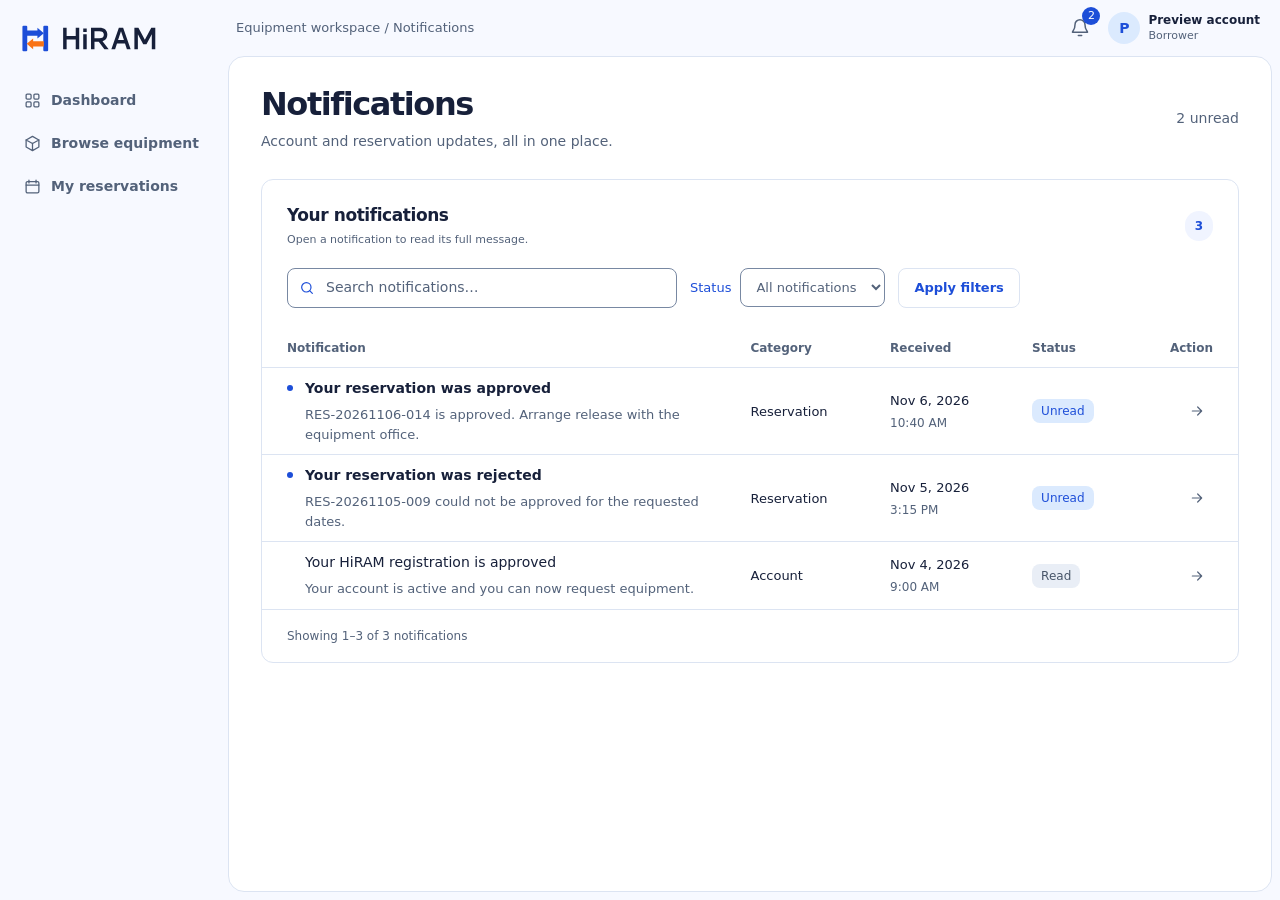
==== output/ui-previews/notifications/index.html @ 9144a80d "feat: add notification bell and list and detail UI templates" ====
<!doctype html><html lang="en"><meta charset="utf-8"><meta name="viewport" content="width=device-width,initial-scale=1"><title>HiRAM notification UI preview</title><style>:root {
    color-scheme: light;
    --font-body: Inter, system-ui, sans-serif;
    --font-heading: Manrope, var(--font-body);
    --background: #F7F9FF;
    --surface: #FFFFFF;
    --raised: #F0F4FF;
    --ink: #17203A;
    --muted: #53627A;
    --line: #DCE4F2;
    --control-line: #7888A2;
    --primary: #1D4ED8;
    --primary-hover: #1E40AF;
    --primary-soft: #DBEAFE;
    --link: #1D4ED8;
    --accent: #F97316;
    --accent-soft: #FFEDD5;
    --accent-ink: #C2410C;
    --on-primary: #FFFFFF;
    --on-accent: #17203A;

    --success: #16A34A;
    --success-ink: #166534;
    --success-soft: #DCFCE7;
    --pending: #D97706;
    --pending-ink: #92400E;
    --pending-soft: #FEF3C7;
    --borrowed: #2563EB;
    --borrowed-ink: #1E40AF;
    --borrowed-soft: #DBEAFE;
    --danger: #DC2626;
    --danger-hover: #B91C1C;
    --danger-ink: #B91C1C;
    --danger-soft: #FEE2E2;
    --info: #0284C7;
    --info-ink: #075985;
    --info-soft: #E0F2FE;
    --neutral: #64748B;
    --neutral-ink: #475569;
    --neutral-soft: #E9EEF6;
    --scrim: rgb(7 15 30 / 58%);
    --overlay-shadow: 0 12px 40px rgb(7 15 30 / 24%);
    --radius-control: 8px;
    --radius-panel: 12px;
    --space-section: 24px;
    --motion: 180ms ease;
}

@media screen {
    :root[data-theme="dark"] {
        color-scheme: dark;
        --background: #0B1220;
        --surface: #111C30;
        --raised: #1B2A45;
        --ink: #F5F7FF;
        --muted: #A6B4C9;
        --line: #31415A;
        --control-line: #7486A3;
        --primary-hover: #2855CD;
        --primary-soft: #1E365A;
        --link: #93C5FD;
        --accent: #FB923C;
        --accent-soft: #422919;
        --accent-ink: #FDBA74;
        --success-ink: #86EFAC;
        --success-soft: #153827;
        --pending-ink: #FCD34D;
        --pending-soft: #3D2E13;
        --borrowed-ink: #BFDBFE;
        --borrowed-soft: #1B3459;
        --danger-ink: #FCA5A5;
        --danger-soft: #471F2A;
        --info-ink: #BAE6FD;
        --info-soft: #14354A;
        --neutral-ink: #CBD5E1;
        --neutral-soft: #253149;
    }
}

body {
    font-family: var(--font-body);
}

h1, h2, h3, h4 {
    font-family: var(--font-heading);
}

:where(a, button, input, select, textarea, summary, [tabindex]):focus-visible {
    outline: 2px solid var(--link);
    outline-offset: 3px;
}

:where(input, textarea)::placeholder {
    color: var(--muted);
    opacity: 1;
}

:where(input[type="checkbox"], input[type="radio"]) {
    accent-color: var(--primary);
}

[hidden] { display: none !important; }

.icon-library {
    position: absolute;
    width: 0;
    height: 0;
    overflow: hidden;
}

.brand-lockup {
    display: inline-flex;
    align-items: center;
    gap: 10px;
    color: var(--ink);
    text-decoration: none;
}

.brand-mark { display: block; flex: none; width: 36px; height: 36px; }
.brand-mark img { display: block; width: 100%; height: 100%; }
.brand-name { display: block; flex: none; width: 103px; line-height: 1; }
.brand-name img { display: block; width: 100%; height: auto; }
.brand-mark .brand-dark, .brand-name .brand-dark { display: none; }
@media screen {
    :root[data-theme="dark"] .brand-light { display: none; }
    :root[data-theme="dark"] .brand-dark { display: block; }
    /* Report paper remains white in either screen theme. */
    :root[data-theme="dark"] .pv-sheet .brand-light { display: block; }
    :root[data-theme="dark"] .pv-sheet .brand-dark { display: none; }
}
@media print {
    .brand-mark .brand-light, .brand-name .brand-light { display: block; }
    .brand-mark .brand-dark, .brand-name .brand-dark { display: none; }
}

.theme-toggle {
    display: inline-grid;
    place-items: center;
    flex: none;
    width: 40px;
    height: 40px;
    padding: 0;
    border: 1px solid transparent;
    border-radius: var(--radius-control);
    color: var(--muted);
    background: transparent;
    cursor: pointer;
    transition: background-color var(--motion), color var(--motion);
}

.theme-toggle:hover {
    background: var(--raised);
    color: var(--link);
}

.theme-toggle svg {
    width: 18px;
    height: 18px;
    fill: none;
    stroke: currentColor;
    stroke-width: 1.8;
    stroke-linecap: round;
}

.theme-toggle .theme-sun,
[data-theme="dark"] .theme-toggle .theme-moon { display: none; }

[data-theme="dark"] .theme-toggle .theme-sun { display: block; }

@media (prefers-reduced-motion: reduce) {
    *, *::before, *::after {
        scroll-behavior: auto !important;
        transition-duration: .01ms !important;
        animation-duration: .01ms !important;
        animation-iteration-count: 1 !important;
    }
}

@media print {
    :root { color-scheme: light; }
}

* { box-sizing: border-box; }

body {
    margin: 0;
    color: var(--ink);
    background: var(--background);
    font-size: 14px;
    line-height: 1.5
}

button, input, select, textarea {
    font: inherit
}

button {
    cursor: pointer
}

a {
    color: inherit;
    text-decoration: none
}

.icon {
    width: 20px;
    height: 20px;
    flex: none;
    fill: none;
    stroke: currentColor;
    stroke-width: 1.8;
    stroke-linecap: round;
    stroke-linejoin: round
}

.sr-only {
    position: absolute;
    width: 1px;
    height: 1px;
    padding: 0;
    margin: -1px;
    overflow: hidden;
    clip: rect(0,0,0,0);
    white-space: nowrap;
    border: 0
}

.page-heading {
    display: flex;
    align-items: flex-end;
    justify-content: space-between;
    gap: 24px;
    margin-bottom: 26px
}

h1, h2, h3, p {
    margin-top: 0
}

.page-heading h1 {
    margin: 0 0 7px;
    font-size: clamp(26px, 2.5vw, 32px);
    line-height: 1.2;
    font-weight: 750;
    letter-spacing: -.045em;
    color: var(--ink);
    overflow-wrap: anywhere;
}

.page-heading p {
    margin: 0;
    color: var(--muted);
    font-size: 14px;
    line-height: 1.6
}

.button {
    min-height: 40px;
    display: inline-flex;
    align-items: center;
    justify-content: center;
    gap: 8px;
    padding: 0 15px;
    border: 1px solid transparent;
    border-radius: var(--radius-control);
    font-weight: 700;
    font-size: 13px;
    white-space: nowrap;
    transition: background var(--motion), border-color var(--motion)
}

    .button .icon {
        width: 16px;
        height: 16px;
        stroke-width: 2
    }

.button-primary {
    color: var(--on-primary);
    background: var(--primary);
}

    .button-primary:hover {
        background: var(--primary-hover)
    }

.button-secondary {
    color: var(--link);
    background: var(--surface);
    border-color: var(--line)
}

.button:disabled {
    opacity: .55;
    cursor: not-allowed;
    box-shadow: none
}

    .button-secondary:hover {
        background: var(--raised)
    }

.heading-action {
    height: 42px
}

.stats-grid {
    display: grid;
    grid-template-columns: repeat(3,minmax(0,1fr));
    margin-bottom: var(--space-section);
    border: 1px solid var(--line);
    border-radius: var(--radius-panel);
    background: var(--raised)
}

.stat-card {
    min-width: 0;
    padding: 16px 20px;
    border-inline-start: 1px solid var(--line);
}

.stat-card:first-child { border-inline-start: 0; }

.stat-copy {
    display: flex;
    flex-direction: column;
    align-items: flex-start
}

    .stat-copy > span {
        color: var(--link);
        font-size: 13px;
        font-weight: 600
    }

    .stat-copy strong {
        margin: 4px 0 2px;
        color: var(--ink);
        font: 750 26px/1.1 var(--font-heading);
        font-variant-numeric: tabular-nums;
        letter-spacing: -.04em
    }

    .stat-copy small {
        color: var(--muted);
        font-size: 12px
    }

.content-card {
    border: 1px solid var(--line);
    border-radius: var(--radius-panel);
    background: var(--surface);
}

.card-heading {
    display: flex;
    align-items: center;
    justify-content: space-between;
    gap: 16px;
    padding: 23px 25px 19px
}

    .card-heading h2 {
        margin: 0 0 4px;
        font-size: 17px;
        letter-spacing: -.025em
    }

    .card-heading p {
        margin: 0;
        color: var(--muted);
        font-size: 11px
    }

.count-pill {
    padding: 6px 10px;
    border-radius: 999px;
    color: var(--link);
    background: var(--raised);
    font-size: 12px;
    font-weight: 750;
    white-space: nowrap
}

.list-toolbar {
    display: flex;
    gap: 13px;
    padding: 0 25px 20px
}

.search-field {
    min-height: 40px;
    min-width: 0;
    display: flex;
    align-items: center;
    gap: 9px;
    flex: 1;
    max-width: 390px;
    padding: 0 11px;
    border: 1px solid var(--control-line);
    border-radius: 8px;
    color: var(--link);
    background: var(--surface)
}

    .search-field:focus-within {
        border-color: var(--link);
        box-shadow: 0 0 0 3px var(--primary-soft)
    }

    .search-field .icon {
        width: 16px;
        height: 16px
    }

    .search-field input {
        width: 100%;
        min-height: 38px;
        border: 0;
        outline: 0;
        color: var(--ink);
        background: transparent;
        font-size: 14px
    }

        .search-field input::placeholder {
            color: var(--muted)
        }

.filter-field {
    display: flex;
    align-items: center;
    gap: 9px;
    color: var(--link);
    font-size: 13px
}

    .filter-field select {
        height: 39px;
        min-width: 132px;
        padding: 0 11px;
        border: 1px solid var(--control-line);
        border-radius: 8px;
        color: var(--muted);
        background: var(--surface);
        font-size: 13px
    }

.table-scroll {
    overflow-x: auto
}

.category-table {
    width: 100%;
    border-collapse: collapse;
    text-align: left
}

    .category-table thead {
        background: transparent
    }

    .category-table th {
        height: 40px;
        padding: 0 20px;
        color: var(--muted);
        font-size: 12px;
        font-weight: 650;
        white-space: nowrap
    }

        .category-table th:first-child, .category-table td:first-child {
            padding-left: 25px
        }

        .category-table th:last-child, .category-table td:last-child {
            padding-right: 25px
        }

    .category-table tbody tr {
        border-top: 1px solid var(--line)
    }

    .category-table td {
        height: 60px;
        padding: 10px 20px;
        font-size: 13px;
        vertical-align: middle
    }

.category-name-cell {
    display: flex;
    align-items: center;
    gap: 11px;
    min-width: 245px
}

.equipment-cover-thumbnail {
    width: 100%;
    height: 100%;
    object-fit: cover;
    border-radius: inherit;
}

.equipment-details-cover {
    width: 100%;
    max-height: 240px;
    object-fit: contain;
    border-radius: 9px;
}

.category-tile {
    width: 37px;
    height: 37px;
    display: grid;
    place-items: center;
    flex: none;
    border-radius: 9px;
    color: var(--link);
    background: var(--raised)
}

    .category-tile .icon {
        width: 18px;
        height: 18px
    }

.category-name-cell strong {
    display: block;
    margin-bottom: 4px;
    color: var(--ink);
    font-size: 11px;
    font-weight: 750
}

.category-name-cell small {
    display: block;
    max-width: 300px;
    overflow: hidden;
    color: var(--muted);
    font-size: 12px;
    text-overflow: ellipsis;
    white-space: nowrap
}

.code-text {
    color: var(--muted);
    font-weight: 650;
    letter-spacing: .015em
}

.equipment-count {
    color: var(--muted)
}

.status-badge {
    display: inline-flex;
    align-items: center;
    gap: 6px;
    padding: 6px 9px;
    border-radius: 999px;
    font-size: 12px;
    font-weight: 750
}

    .status-badge span {
        width: 6px;
        height: 6px;
        border-radius: 50%;
        background: currentColor
    }

.actions-column {
    text-align: right
}

.row-actions {
    display: flex;
    align-items: center;
    justify-content: flex-end;
    gap: 4px;
    min-width: 165px
}

.icon-button {
    width: 32px;
    height: 32px;
    display: inline-grid;
    place-items: center;
    border: 0;
    border-radius: 8px;
    color: var(--muted);
    background: transparent
}

    .icon-button:hover {
        color: var(--link);
        background: var(--raised)
    }

    .icon-button .icon {
        width: 16px;
        height: 16px
    }

.status-action {
    margin-left: 3px;
    padding: 6px 8px;
    border: 0;
    border-radius: 7px;
    color: var(--muted);
    background: var(--raised);
    font-size: 12px;
    font-weight: 650
}

    .status-action:not(:disabled):hover {
        background: var(--raised);
        color: var(--link)
    }

.status-action:disabled {
    opacity: .55;
    cursor: not-allowed
}

.category-action-form {
    display: inline-flex;
    margin: 0;
}

.status-action-danger {
    color: var(--danger-ink);
    background: var(--danger-soft);
}

.status-action-danger:not(:disabled):hover {
    color: var(--danger-ink);
    background: var(--danger-soft);
}

.button-danger {
    color: var(--on-primary);
    background: var(--danger);
    border-color: var(--danger);
}

.button-danger:hover {
    color: var(--on-primary);
    background: var(--danger);
}

.category-notice {
    margin-bottom: 18px;
    padding: 12px 16px;
    border: 1px solid;
    border-radius: 10px;
    font-size: 13px;
}

.category-notice-success {
    color: var(--success-ink);
    background: var(--raised);
    border-color: var(--line);
}

.category-notice-error {
    color: var(--danger-ink);
    background: var(--danger-soft);
    border-color: var(--line);
}

.table-footer {
    display: flex;
    align-items: center;
    justify-content: space-between;
    gap: 10px;
    padding: 17px 25px;
    border-top: 1px solid var(--line);
    color: var(--muted);
    font-size: 12px
}

.empty-results {
    padding: 45px 20px;
    text-align: center
}

.empty-categories {
    display: flex;
    flex-direction: column;
    align-items: center;
    padding: 55px 20px 62px;
    border-top: 1px solid var(--line);
    text-align: center
}

.empty-categories .empty-icon {
    width: 52px;
    height: 52px;
    margin-bottom: 16px
}

.empty-categories h3 {
    margin: 0 0 7px;
    font-size: 16px
}

.empty-categories p {
    margin: 0 0 20px;
    color: var(--muted);
    font-size: 12px
}

    .empty-results[hidden] {
        display: none
    }

.empty-icon {
    width: 43px;
    height: 43px;
    margin: 0 auto 12px;
    display: grid;
    place-items: center;
    border-radius: 11px;
    color: var(--link);
    background: var(--raised)
}

.empty-results h3 {
    margin-bottom: 5px;
    font-size: 14px
}

.empty-results p {
    margin-bottom: 10px;
    color: var(--muted);
    font-size: 11px
}

.text-button {
    border: 0;
    color: var(--link);
    background: transparent;
    font-weight: 700
}

.app-dialog {
    width: min(440px,calc(100% - 28px));
    padding: 25px;
    border: 1px solid var(--line);
    border-radius: 16px;
    color: var(--ink);
    box-shadow: var(--overlay-shadow)
}

    .app-dialog::backdrop {
        background: var(--scrim);

    }

.dialog-top {
    display: flex;
    align-items: flex-start;
    justify-content: space-between;
    margin-bottom: 18px
}

.dialog-icon {
    width: 43px;
    height: 43px;
    display: grid;
    place-items: center;
    border-radius: 11px;
    color: var(--link);
    background: var(--raised)
}

.dialog-kicker {
    color: var(--link);
    font-size: 12px;
    font-weight: 800;
    letter-spacing: .11em
}

.app-dialog h2 {
    margin: 7px 0 9px;
    font-size: 21px;
    letter-spacing: -.035em
}

.app-dialog p {
    margin: 0;
    color: var(--link);
    font-size: 12px;
    line-height: 1.6
}

.details-list {
    margin: 21px 0 0;
    border-top: 1px solid var(--line)
}

    .details-list div {
        display: flex;
        justify-content: space-between;
        gap: 20px;
        padding: 12px 0;
        border-bottom: 1px solid var(--line);
        font-size: 11px
    }

    .details-list dt {
        color: var(--muted)
    }

    .details-list dd {
        margin: 0;
        color: var(--ink);
        font-weight: 700;
        text-align: right
    }

.dialog-actions {
    display: flex;
    justify-content: flex-end;
    gap: 9px;
    margin-top: 25px
}

.form-page-heading {
    margin-bottom: 22px
}

    .form-page-heading p strong {
        color: var(--muted)
    }

.back-link {
    display: inline-flex;
    align-items: center;
    gap: 3px;
    margin-bottom: 28px;
    color: var(--muted);
    font-size: 11px;
    font-weight: 700
}

    .back-link:hover {
        color: var(--link)
    }

    .back-link .icon {
        width: 14px;
        height: 14px;
        transform: rotate(180deg)
    }

.form-page-grid {
    display: grid;
    grid-template-columns: minmax(0,1fr) 260px;
    align-items: start;
    gap: 20px
}

.form-card {
    padding: 28px
}

.form-card-header {
    display: flex;
    align-items: center;
    gap: 12px;
    margin-bottom: 29px
}

.form-section-icon {
    width: 40px;
    height: 40px;
    display: grid;
    place-items: center;
    border-radius: 10px;
    color: var(--link);
    background: var(--raised)
}

    .form-section-icon .icon {
        width: 19px;
        height: 19px
    }

.form-card-header h2 {
    margin: 0 0 3px;
    font-size: 16px;
    letter-spacing: -.025em
}

.form-card-header p {
    margin: 0;
    color: var(--muted);
    font-size: 11px
}

.form-grid {
    display: grid;
    grid-template-columns: repeat(2,minmax(0,1fr));
    gap: 23px 18px
}

.form-group {
    display: flex;
    flex-direction: column
}

.form-group-wide {
    grid-column: 1/-1
}

.form-group label {
    margin-bottom: 8px;
    color: var(--muted);
    font-size: 11px;
    font-weight: 750
}

.required {
    color: var(--danger-ink)
}

.form-group input, .form-group select, .form-group textarea {
    width: 100%;
    border: 1px solid var(--control-line);
    border-radius: 9px;
    outline: 0;
    color: var(--ink);
    background: var(--surface);
    font-size: 12px
}

.form-group input, .form-group select {
    height: 43px;
    padding: 0 12px
}

.form-group select {
    appearance: none;
    padding-right: 36px;
    background-image: url("data:image/svg+xml,%3Csvg xmlns='http://www.w3.org/2000/svg' width='16' height='16' viewBox='0 0 24 24' fill='none' stroke='%23728097' stroke-width='2' stroke-linecap='round' stroke-linejoin='round'%3E%3Cpath d='m6 9 6 6 6-6'/%3E%3C/svg%3E");
    background-repeat: no-repeat;
    background-position: right 12px center;
    background-size: 16px;
    cursor: pointer
}

@media (forced-colors: active) {
    .form-group select {
        appearance: auto;
        background-image: none
    }
}

.form-group textarea {
    min-height: 122px;
    padding: 12px;
    resize: vertical;
    line-height: 1.6
}

    .form-group input::placeholder, .form-group textarea::placeholder {
        color: var(--muted)
    }

    .form-group input:focus, .form-group select:focus, .form-group textarea:focus {
        border-color: var(--line);
        box-shadow: 0 0 0 3px var(--primary-soft)
    }

.form-group small {
    margin-top: 7px;
    color: var(--muted);
    font-size: 12px
}

.form-divider {
    height: 1px;
    margin: 27px 0;
    background: var(--line)
}

.status-setting {
    display: flex;
    align-items: center;
    justify-content: space-between;
    gap: 20px
}

    .status-setting h3 {
        margin: 0 0 4px;
        font-size: 12px
    }

    .status-setting p {
        margin: 0;
        color: var(--muted);
        font-size: 11px;
        line-height: 1.5
    }

.switch {
    display: flex;
    align-items: center;
    gap: 9px;
    cursor: pointer;
    white-space: nowrap
}

    .switch input {
        position: absolute;
        opacity: 0;
        width: 1px;
        height: 1px
    }

.switch-track {
    width: 35px;
    height: 20px;
    position: relative;
    border-radius: 99px;
    background: var(--neutral);
    transition: background .15s
}

    .switch-track::after {
        content: "";
        position: absolute;
        top: 3px;
        left: 3px;
        width: 14px;
        height: 14px;
        border-radius: 50%;
        background: var(--surface);
        transition: transform .15s
    }

.switch input:checked + .switch-track {
    background: var(--primary)
}

    .switch input:checked + .switch-track::after {
        transform: translateX(15px)
    }

.switch input:focus-visible + .switch-track {
    outline: 2px solid var(--link);
    outline-offset: 2px
}

.switch-label {
    color: var(--muted);
    font-size: 11px;
    font-weight: 750
}

.form-actions {
    display: flex;
    justify-content: flex-end;
    gap: 9px;
    margin-top: 31px;
    padding-top: 23px;
    border-top: 1px solid var(--line)
}

.form-side-card {
    padding: 22px;
    border: 1px solid var(--line);
    border-radius: 13px;
    background: var(--raised);
}

.side-card-icon {
    width: 39px;
    height: 39px;
    display: grid;
    place-items: center;
    margin-bottom: 18px;
    border-radius: 10px;
    color: var(--link);
    background: var(--primary-soft)
}

.form-side-card h2 {
    margin: 0 0 8px;
    font-size: 14px;
    letter-spacing: -.02em
}

.form-side-card p {
    margin: 0;
    color: var(--link);
    font-size: 11px;
    line-height: 1.7
}

.side-card-tip {
    display: flex;
    align-items: flex-start;
    gap: 7px;
    margin-top: 21px;
    padding-top: 17px;
    border-top: 1px solid var(--line);
    color: var(--link);
    font-size: 12px;
    font-weight: 650;
    line-height: 1.5
}

    .side-card-tip .icon {
        width: 15px;
        height: 15px
    }

:focus-visible {
    outline: 2px solid var(--link);
    outline-offset: 2px
}

.field-validation-error,
.validation-summary-errors {
    color: var(--danger-ink);
    font-size: 12px;
}

@media(max-width:1100px) {
    .category-table td, .category-table th {
        padding-left: 12px;
        padding-right: 12px
    }

    .form-page-grid {
        grid-template-columns: minmax(0,1fr) 220px
    }
}

@media(max-width:850px) {
    .form-page-grid {
        grid-template-columns: 1fr
    }

    .form-side-card {
        display: none
    }
}

@media(max-width:620px) {
    .page-heading {
        align-items: flex-start;
        flex-direction: column;
        gap: 16px
    }

        .page-heading h1 {
            font-size: 25px
        }

    .heading-action {
        width: 100%
    }

    .stats-grid {
        grid-template-columns: 1fr
    }

    .stat-card { padding: 12px 16px; border-inline-start: 0; }
    .stat-card + .stat-card { border-top: 1px solid var(--line); }

    .stat-copy strong {
        font-size: 21px
    }

    .card-heading {
        padding: 20px 16px 17px
    }

    .list-toolbar {
        flex-direction: column;
        padding: 0 16px 18px
    }

    .search-field {
        flex: none;
        width: 100%;
        max-width: none;
    }

    .filter-field {
        justify-content: space-between
    }

        .filter-field select {
            flex: 1
        }

    .category-table {
        min-width: 730px
    }

    .table-footer {
        padding: 15px 16px
    }

    .form-card {
        padding: 20px 17px
    }

    .form-grid {
        grid-template-columns: 1fr;
        gap: 19px
    }

    .form-group-wide {
        grid-column: auto
    }

    .status-setting {
        align-items: flex-start;
        flex-direction: column;
        gap: 12px
    }

    .form-actions .button {
        flex: 1
    }
}

/* Pagination */
.table-footer {
    display: flex;
    justify-content: space-between;
    align-items: center;
    gap: 12px;
    flex-wrap: wrap;
}

.pager {
    display: flex;
    align-items: center;
    gap: 6px;
    flex-wrap: wrap;
}

.pager-link {
    display: inline-flex;
    align-items: center;
    justify-content: center;
    min-width: 32px;
    height: 32px;
    padding: 0 8px;
    border: 1px solid var(--line);
    border-radius: 8px;
    background: var(--surface);
    color: var(--ink);
    font-size: 12px;
    cursor: pointer;
}

    .pager-link:hover {
        background: var(--raised);
        border-color: var(--link);
        color: var(--link);
    }

    .pager-link.pager-active {
        background: var(--primary);
        border-color: var(--link);
        color: var(--on-primary);
    }

/* Shared status badges */
.status-badge.status-available,
.status-badge.status-active {
    color: var(--success-ink);
    background: var(--success-soft);
}

.status-badge.status-pending,
.status-badge.status-reserved { color: var(--pending-ink); background: var(--pending-soft); }

.pending-muted {
    margin-top: 3px;
    color: var(--muted);
    font-size: 12px;
}

.heading-status {
    align-self: center;
}

.status-badge.status-borrowed { color: var(--borrowed-ink); background: var(--borrowed-soft); }

.status-badge.status-undermaintenance { color: var(--neutral-ink); background: var(--neutral-soft); }

.status-badge.status-unavailable,
.status-badge.status-inactive { color: var(--neutral-ink); background: var(--neutral-soft); }

.status-badge[class*="status-"] > span {
    display: inline-block;
    width: 6px;
    height: 6px;
    border-radius: 50%;
    background: currentColor;
}

.app-shell {
    --sidebar-width: 228px;
    display: grid;
    grid-template-columns: var(--sidebar-width) minmax(0, 1fr);
    height: 100vh;
    height: 100dvh;
}

.app-shell.sidebar-collapsed { --sidebar-width: 68px; }

.app-sidebar {
    min-height: 0;
    overflow: auto;
    padding: 16px 12px;
    background: var(--background);
}

.app-brand { min-height: 44px; margin: 0 4px 20px; }
.sidebar-nav { display: grid; gap: 3px; }

.nav-caption {
    margin: 0 10px 4px;
    color: var(--muted);
    font-size: 12px;
    font-weight: 600;
}

.nav-caption-spaced { margin-top: 16px; }

.nav-link {
    display: flex;
    align-items: center;
    gap: 10px;
    min-height: 40px;
    padding: 7px 10px;
    border-inline-start: 2px solid transparent;
    border-radius: var(--radius-control);
    color: var(--muted);
    font-weight: 550;
}

.nav-link .icon { width: 17px; height: 17px; }
.nav-link:hover { background: var(--raised); color: var(--ink); }
.nav-link-active, .nav-link-active:hover {
    border-inline-start-color: var(--link);
    background: var(--primary-soft);
    color: var(--link);
}

.sidebar-close, .sidebar-scrim { display: none; }

.app-main {
    display: grid;
    grid-template-rows: 56px minmax(0, 1fr);
    grid-template-columns: minmax(0, 1fr);
    min-width: 0;
    min-height: 0;
}

.app-topbar {
    position: relative;
    z-index: 2;
    display: flex;
    align-items: center;
    justify-content: space-between;
    gap: 8px;
    padding: 0 20px 0 8px;
}

.topbar-start, .topbar-end, .topbar-location {
    display: flex;
    align-items: center;
    gap: 8px;
}

.topbar-start, .topbar-location { min-width: 0; }
.topbar-end { flex: none; }
.topbar-location { color: var(--muted); font-size: 13px; }
.topbar-location .icon { width: 14px; height: 14px; }
.topbar-location strong {
    overflow: hidden;
    color: var(--ink);
    text-overflow: ellipsis;
    white-space: nowrap;
}

.profile-menu { position: relative; }
.profile-menu summary {
    display: flex;
    align-items: center;
    min-height: 44px;
    gap: 8px;
    cursor: pointer;
    list-style: none;
}
.profile-menu summary::-webkit-details-marker { display: none; }
.avatar {
    width: 32px;
    height: 32px;
    display: grid;
    place-items: center;
    border-radius: 50%;
    background: var(--primary-soft);
    color: var(--link);
    font-weight: 700;
}
.profile-copy {
    display: flex;
    flex-direction: column;
    max-width: 150px;
    font-size: 12px;
    line-height: 1.3;
}
.profile-copy strong {
    overflow: hidden;
    text-overflow: ellipsis;
    white-space: nowrap;
}
.profile-copy small { color: var(--muted); font-size: 11px; }
.profile-chevron { width: 13px; height: 13px; transform: rotate(90deg); }
.profile-dropdown {
    position: absolute;
    right: 0;
    top: 100%;
    z-index: 20;
    width: 200px;
    padding: 6px;
    border: 1px solid var(--line);
    border-radius: var(--radius-panel);
    background: var(--surface);
    box-shadow: var(--overlay-shadow);
}
.profile-dropdown-heading {
    padding: 8px;
    overflow: hidden;
    text-overflow: ellipsis;
    white-space: nowrap;
    border-bottom: 1px solid var(--line);
    font-weight: 700;
}
.profile-dropdown a {
    display: flex;
    align-items: center;
    gap: 8px;
    margin-top: 4px;
    padding: 8px;
    border-radius: var(--radius-control);
}
.profile-dropdown a:hover { background: var(--raised); }

.app-content {
    min-width: 0;
    min-height: 0;
    margin: 0 8px 8px 0;
    padding: 28px clamp(20px, 2.5vw, 48px) 40px;
    overflow: auto;
    border: 1px solid var(--line);
    border-radius: 16px;
    background: var(--surface);
}
.app-content:focus { outline: none; }

.skip-link {
    position: fixed;
    z-index: 60;
    top: 8px;
    left: 8px;
    padding: 10px 16px;
    color: var(--on-primary);
    background: var(--primary);
    border-radius: var(--radius-control);
    transform: translateY(-150%);
}
.skip-link:focus { transform: none; }

@media (min-width: 851px) {
    .sidebar-collapsed .nav-caption,
    .sidebar-collapsed .brand-name { display: none; }
    .sidebar-collapsed .nav-link { justify-content: center; padding-inline: 0; }
    .sidebar-collapsed .nav-link span {
        position: absolute;
        width: 1px;
        height: 1px;
        overflow: hidden;
        clip-path: inset(50%);
        white-space: nowrap;
    }
}

@media (max-width: 850px) {
    .app-shell { grid-template-columns: minmax(0, 1fr); }
    .app-topbar { padding-inline: 12px; }
    .app-sidebar {
        position: fixed;
        inset: 0 auto 0 0;
        z-index: 40;
        width: min(288px, calc(100% - 48px));
        display: none;
    }
    .sidebar-open .app-sidebar { display: block; }
    .sidebar-open .sidebar-scrim {
        position: fixed;
        inset: 0;
        z-index: 30;
        display: block;
        background: var(--scrim);
    }
    .app-sidebar .sidebar-close {
        position: absolute;
        top: 18px;
        right: 12px;
        display: inline-grid;
    }
    .app-sidebar .nav-link { min-height: 44px; }
    .app-content { margin: 0; padding: 24px 16px 32px; border: 0; border-radius: 0; }
}

@media (max-width: 540px) {
    .topbar-location > span, .topbar-location .icon,
    .profile-copy, .profile-chevron { display: none; }
}

/* Two columns with one shared gutter fill the workspace. Narrow layouts use one column. */
.dashboard-layout {
    display: grid;
    grid-template-columns: minmax(0, 3fr) minmax(0, 2fr);
    gap: var(--space-section);
    align-items: start;
}

.dashboard-feature {
    padding: var(--space-section);
    border: 1px solid var(--line);
    border-inline-start: 3px solid var(--accent);
    border-radius: var(--radius-panel);
    background: var(--raised);
}

.dashboard-feature > .icon { color: var(--link); margin-bottom: 8px; }
.dashboard-feature h2, .dashboard-links h2, .dashboard-queue h2 {
    margin: 0 0 6px;
    font-size: 18px;
}
.dashboard-feature p, .dashboard-link small, .dashboard-queue-heading p { color: var(--muted); }
.dashboard-feature .dashboard-number {
    margin: 0;
    font: 750 32px/1.2 var(--font-heading);
    font-variant-numeric: tabular-nums;
    color: var(--link);
}

.dashboard-links { min-width: 0; }
.dashboard-link {
    display: flex;
    justify-content: space-between;
    align-items: center;
    gap: 12px;
    min-height: 60px;
    padding: 10px 4px;
    border-bottom: 1px solid var(--line);
}
.dashboard-link:hover { background: var(--raised); color: var(--link); }
.dashboard-link small { display: block; margin-top: 3px; font-size: 13px; }
.dashboard-link .icon { width: 16px; color: var(--link); }

.dashboard-queue { margin-bottom: var(--space-section); }
.dashboard-queue-heading {
    display: flex;
    align-items: center;
    justify-content: space-between;
    flex-wrap: wrap;
    gap: 12px;
    margin-bottom: 12px;
}
.dashboard-queue-heading p { margin: 0; }
.dashboard-empty {
    padding: 16px;
    border-radius: var(--radius-control);
    color: var(--muted);
    background: var(--raised);
}
.dashboard-people { margin-top: var(--space-section); }

@media (max-width: 700px) {
    .dashboard-layout { grid-template-columns: minmax(0, 1fr); }
}

.notification-menu { position: relative; }
.notification-menu:not([open]) .notification-dropdown { display: none; }
.notification-toggle { position: relative; display: grid; place-items: center; width: 40px; height: 44px; border-radius: var(--radius-control); cursor: pointer; list-style: none; color: var(--muted); }
.notification-toggle::-webkit-details-marker { display: none; }
.notification-toggle:hover, .notification-menu[open] .notification-toggle { color: var(--ink); background: var(--raised); }
.notification-toggle:focus-visible { outline: 2px solid var(--link); outline-offset: 3px; }
.notification-count { position: absolute; top: 1px; right: 0; min-width: 18px; height: 18px; padding: 0 4px; border-radius: 12px; background: var(--primary); color: var(--on-primary); font-size: 11px; line-height: 18px; text-align: center; font-variant-numeric: tabular-nums; }
.notification-dropdown { position: absolute; right: 0; top: calc(100% + 12px); width: 370px; max-width: calc(100vw - 32px); max-height: min(620px, calc(100dvh - 100px)); overflow-y: auto; border: 1px solid var(--line); border-radius: var(--radius-panel); background: var(--surface); color: var(--ink); box-shadow: var(--overlay-shadow); z-index: 80; }
.notification-menu-heading { display: flex; align-items: baseline; justify-content: space-between; gap: 16px; padding: 20px; }
.notification-menu-heading h2 { margin: 0; font-size: 16px; font-weight: 650; }
.notification-menu-heading > span { font-size: 12px; color: var(--muted); }
.notification-recent { list-style: none; margin: 0; padding: 0; }
.notification-recent li { border-top: 1px solid var(--line); }
.notification-recent a { display: flex; align-items: flex-start; gap: 12px; padding: 18px 20px; color: var(--ink); text-decoration: none; }
.notification-recent a:hover { background: var(--raised); }
.notification-recent a:focus-visible { outline: 2px solid var(--link); outline-offset: -3px; }
.notification-dot { display: block; flex: none; width: 6px; height: 6px; margin-top: 7px; border-radius: 50%; background: transparent; }
.is-unread .notification-dot { background: var(--primary); }
.notification-recent-copy { display: grid; min-width: 0; gap: 6px; }
.notification-recent-copy strong { font-size: 13px; font-weight: 600; line-height: 1.5; overflow-wrap: anywhere; }
.notification-recent-copy > span { font-size: 13px; line-height: 1.5; color: var(--muted); overflow-wrap: anywhere; }
.notification-recent-copy time { font-size: 12px; color: var(--muted); }
.notification-view-all { display: flex; align-items: center; justify-content: space-between; min-height: 48px; padding: 14px 20px; border-top: 1px solid var(--line); color: var(--link); font-size: 13px; font-weight: 600; text-decoration: none; }
.notification-view-all:hover { background: var(--raised); }
.notification-menu-empty { padding: 24px 20px 32px; }
.notification-menu-empty strong { font-size: 14px; font-weight: 600; }
.notification-menu-empty p { margin: 8px 0 0; font-size: 13px; line-height: 1.6; color: var(--muted); }
.notification-unread-total { align-self: center; font-size: 14px; color: var(--muted); font-variant-numeric: tabular-nums; }
.notification-table { min-width: 760px; }
.notification-table th:first-child { width: 48%; }
.notification-subject { display: flex; align-items: flex-start; gap: 12px; }
.notification-subject a { color: var(--ink); font-size: 14px; font-weight: 500; text-decoration: none; }
.is-unread .notification-subject a { font-weight: 650; }
.notification-subject a:hover { color: var(--link); text-decoration: underline; }
.notification-subject p { margin: 6px 0 0; color: var(--muted); font-size: 13px; line-height: 1.5; overflow-wrap: anywhere; }
.notification-time { display: block; margin-top: 4px; color: var(--muted); font-size: 12px; }
.notification-read-state { display: inline-flex; align-items: center; padding: 3px 9px; border-radius: var(--radius-control); font-size: 12px; font-weight: 500; color: var(--link); background: var(--primary-soft); white-space: nowrap; }
.notification-read-state.is-read { background: var(--neutral-soft); color: var(--neutral-ink); }
.notification-pagination { display: flex; align-items: center; gap: 12px; flex-wrap: wrap; }
.notification-empty { padding: 48px 24px; text-align: center; }
.notification-empty > .icon { width: 28px; height: 28px; color: var(--muted); }
.notification-empty h3 { margin: 16px 0 8px; font-size: 18px; }
.notification-empty p { max-width: 440px; margin: 0 auto; font-size: 14px; line-height: 1.6; color: var(--muted); }
.notification-message { padding: 32px; }
.notification-message-meta { display: flex; align-items: center; flex-wrap: wrap; gap: 12px 24px; font-size: 13px; color: var(--muted); }
.notification-message h2 { margin: 24px 0 0; font-size: 24px; line-height: 1.4; letter-spacing: -.02em; overflow-wrap: anywhere; }
.notification-message-body { max-width: 76ch; margin-top: 24px; white-space: pre-line; font-size: 15px; line-height: 1.8; overflow-wrap: anywhere; }
.notification-message footer { margin-top: 32px; }
@media (max-width: 850px) {
    .notification-dropdown { position: fixed; right: 16px; top: 68px; }
    .notification-filters { flex-wrap: wrap; }
    .page-heading .notification-unread-total { align-self: flex-start; }
    .notification-filters .search-field { flex-basis: 100%; }
    .notification-message { padding: 24px; }
    .notification-message h2 { font-size: 21px; }
}
 @media(max-width:850px){.app-topbar{padding-inline:16px}}</style><body class="app-body">
<svg class="icon-library" aria-hidden="true" xmlns="http://www.w3.org/2000/svg">
    <symbol id="i-grid" viewBox="0 0 24 24"><rect x="3" y="3" width="7" height="7" rx="1.5"/><rect x="14" y="3" width="7" height="7" rx="1.5"/><rect x="3" y="14" width="7" height="7" rx="1.5"/><rect x="14" y="14" width="7" height="7" rx="1.5"/></symbol>
    <symbol id="i-box" viewBox="0 0 24 24"><path d="m12 2 9 5-9 5-9-5 9-5Z"/><path d="M3 7v10l9 5 9-5V7M12 12v10"/></symbol>
    <symbol id="i-layers" viewBox="0 0 24 24"><path d="m12 3 9 5-9 5-9-5 9-5ZM3 12l9 5 9-5M3 16l9 5 9-5"/></symbol>
    <symbol id="i-calendar" viewBox="0 0 24 24"><rect x="3" y="5" width="18" height="16" rx="2"/><path d="M7 3v4M17 3v4M3 10h18"/></symbol>
    <symbol id="i-tools" viewBox="0 0 24 24"><path d="M14 7a5 5 0 0 0-6.5 6.5L3 18l3 3 4.5-4.5A5 5 0 0 0 17 10l-3 3-3-3 3-3Z"/></symbol>
    <symbol id="i-chart" viewBox="0 0 24 24"><path d="M4 20V12M10 20V4M16 20v-8M22 20H2"/></symbol>
    <symbol id="i-print" viewBox="0 0 24 24"><path d="M6 9V3h12v6M6 18H4a1 1 0 0 1-1-1v-6a2 2 0 0 1 2-2h14a2 2 0 0 1 2 2v6a1 1 0 0 1-1 1h-2" /><rect x="6" y="14" width="12" height="7" rx="1" /></symbol>
    <symbol id="i-download" viewBox="0 0 24 24"><path d="M12 4v11m-5-5 5 5 5-5M5 20h14" /></symbol>
    <symbol id="i-settings" viewBox="0 0 24 24"><circle cx="12" cy="12" r="3"/><path d="M19.4 15a1.8 1.8 0 0 0 .36 2l-1.8 1.8a1.8 1.8 0 0 0-2-.36l-.7.29V21h-2.5v-2.27l-.7-.29a1.8 1.8 0 0 0-2 .36l-1.8-1.8a1.8 1.8 0 0 0 .36-2l-.29-.7H6v-2.5h2.27l.29-.7a1.8 1.8 0 0 0-.36-2l1.8-1.8a1.8 1.8 0 0 0 2 .36l.7-.29V5h2.5v2.27l.7.29a1.8 1.8 0 0 0 2-.36l1.8 1.8a1.8 1.8 0 0 0-.36 2l.29.7H22v2.5h-2.27l-.33.8Z" transform="translate(-1.5 -1.5)"/></symbol>
    <symbol id="i-search" viewBox="0 0 24 24"><circle cx="11" cy="11" r="7"/><path d="m20 20-4-4"/></symbol>
    <symbol id="i-plus" viewBox="0 0 24 24"><path d="M12 5v14M5 12h14"/></symbol>
    <symbol id="i-arrow" viewBox="0 0 24 24"><path d="M5 12h14m-6-6 6 6-6 6"/></symbol>
    <symbol id="i-chevron" viewBox="0 0 24 24"><path d="m9 18 6-6-6-6"/></symbol>
    <symbol id="i-edit" viewBox="0 0 24 24"><path d="m14 5 5 5M4 20l4.5-1 11-11a2 2 0 0 0-3-3l-11 11L4 20Z"/></symbol>
    <symbol id="i-eye" viewBox="0 0 24 24"><path d="M2.5 12s3.5-6 9.5-6 9.5 6 9.5 6-3.5 6-9.5 6-9.5-6-9.5-6Z"/><circle cx="12" cy="12" r="2.5"/></symbol>
    <symbol id="i-eye-closed" viewBox="0 0 24 24"><path d="m3 3 18 18M10.6 6.1c.5-.1.9-.1 1.4-.1 6 0 9.5 6 9.5 6a16 16 0 0 1-2.1 2.8M6.4 6.4A16.7 16.7 0 0 0 2.5 12s3.5 6 9.5 6c1.6 0 3-.4 4.2-1" /></symbol>
    <symbol id="i-dots" viewBox="0 0 24 24"><circle cx="5" cy="12" r="1"/><circle cx="12" cy="12" r="1"/><circle cx="19" cy="12" r="1"/></symbol>
    <symbol id="i-check" viewBox="0 0 24 24"><path d="m5 12 4 4L19 6"/></symbol>
    <symbol id="i-info" viewBox="0 0 24 24"><circle cx="12" cy="12" r="9"/><path d="M12 11v5M12 8h.01"/></symbol>
    <symbol id="i-menu" viewBox="0 0 24 24"><path d="M4 7h16M4 12h16M4 17h16"/></symbol>
    <symbol id="i-close" viewBox="0 0 24 24"><path d="M5 5l14 14M19 5 5 19"/></symbol>
    <symbol id="i-user" viewBox="0 0 24 24"><circle cx="12" cy="8" r="4"/><path d="M4 21a8 8 0 0 1 16 0"/></symbol>
    <symbol id="i-users" viewBox="0 0 24 24"><circle cx="9" cy="8" r="3.5"/><path d="M2.5 20a6.5 6.5 0 0 1 13 0M16 4.5a3.5 3.5 0 0 1 0 7M18 14a6.5 6.5 0 0 1 3.5 6"/></symbol>
    <symbol id="i-shield" viewBox="0 0 24 24"><path d="M12 3 4 6v6c0 5 3.5 8 8 9 4.5-1 8-4 8-9V6l-8-3Z"/><path d="m9 12 2 2 4-4"/></symbol>
    <symbol id="i-lock" viewBox="0 0 24 24"><rect x="4" y="10" width="16" height="11" rx="2"/><path d="M8 10V7a4 4 0 0 1 8 0v3"/></symbol>
    <symbol id="i-logout" viewBox="0 0 24 24"><path d="M10 4H5a2 2 0 0 0-2 2v12a2 2 0 0 0 2 2h5M15 7l5 5-5 5M9 12h11"/></symbol>
    <symbol id="i-bell" viewBox="0 0 24 24"><path d="M18 8a6 6 0 0 0-12 0c0 7-3 7-3 9h18c0-2-3-2-3-9M10 21h4" /></symbol>
</svg>
<div class="app-shell"><aside class="app-sidebar"><a href="index.html" class="brand-lockup app-brand"><svg xmlns="http://www.w3.org/2000/svg" width="150" height="43" viewBox="0 0 560 160" role="img" aria-labelledby="title"><title id="title">HiRAM — primary</title><g transform="translate(8 16)"><g><path fill="#1D4ED8" d="M16 20Q16 16 20 16H30Q34 16 34 20V108Q34 112 30 112H20Q16 112 16 108ZM94 20Q94 16 98 16H108Q112 16 112 20V108Q112 112 108 112H98Q94 112 94 108Z"/><path fill="#1D4ED8" d="M32 34H72V24L96 44L72 64V54H32Z"/><path fill="#F97316" d="M96 74H56V64L32 84L56 104V94H96Z"/></g></g><g fill="#17203A" transform="translate(176 40)"><path d="M0 0H13V31H47V0H60V80H47V44H13V80H0Z"/><path d="M75 24H88V80H75ZM75 3H88V16H75Z"/><path fill-rule="evenodd" d="M104 0H135C155 0 165 10 165 26C165 39 158 47 147 50L170 80H154L133 52H117V80H104ZM117 13V39H135C146 39 152 35 152 26C152 17 146 13 135 13Z"/><path fill-rule="evenodd" d="M180 80L208 0H224L252 80H238L231 59H201L194 80ZM205 46H227L216 13Z"/><path d="M266 80V0H281L305 45L329 0H344V80H331V24L311 61H299L279 24V80Z"/></g></svg>
</a><nav class="sidebar-nav"><a class="nav-link" href="index.html"><svg class="icon" aria-hidden="true"><use href="#i-grid"/></svg><span>Dashboard</span></a><a class="nav-link" href="index.html"><svg class="icon" aria-hidden="true"><use href="#i-box"/></svg><span>Browse equipment</span></a><a class="nav-link" href="index.html"><svg class="icon" aria-hidden="true"><use href="#i-calendar"/></svg><span>My reservations</span></a></nav></aside><div class="app-main"><header class="app-topbar"><div class="topbar-start"><span class="topbar-location">Equipment workspace / Notifications</span></div><div class="topbar-end"><details class="notification-menu" name="topbar-menu" ><summary class="notification-toggle" aria-label="Notifications, 2 unread"><svg class="icon" aria-hidden="true"><use href="#i-bell"/></svg><span class="notification-count">2</span></summary><div class="notification-dropdown"><div class="notification-menu-heading"><h2>Notifications</h2><span>2 unread</span></div><ul class="notification-recent"><li class="is-unread"><a href="details.html"><span class="notification-dot"></span><span class="notification-recent-copy"><strong>Your reservation was approved</strong><span>RES-20261106-014 is approved. Arrange release with the equipment office.</span><time>Nov 6, 2026 · 10:40 AM</time></span></a></li><li class="is-unread"><a href="details.html"><span class="notification-dot"></span><span class="notification-recent-copy"><strong>Your reservation was rejected</strong><span>RES-20261105-009 could not be approved for the requested dates.</span><time>Nov 5, 2026 · 3:15 PM</time></span></a></li><li class=""><a href="details.html"><span class="notification-dot"></span><span class="notification-recent-copy"><strong>Your HiRAM registration is approved</strong><span>Your account is active and you can now request equipment.</span><time>Nov 4, 2026 · 9:00 AM</time></span></a></li></ul><a class="notification-view-all" href="index.html">View all notifications <svg class="icon" aria-hidden="true"><use href="#i-arrow"/></svg></a></div></details><details class="profile-menu" name="topbar-menu"><summary><span class="avatar">P</span><span class="profile-copy"><strong>Preview account</strong><small>Borrower</small></span></summary><div class="profile-dropdown"><a href="index.html">My profile</a><a href="index.html">Sign out</a></div></details></div></header><main class="app-content"><div class="page-heading"><div><h1>Notifications</h1><p>Account and reservation updates, all in one place.</p></div><span class="notification-unread-total">2 unread</span></div><section class="content-card notification-list"><div class="card-heading"><div><h2>Your notifications</h2><p>Open a notification to read its full message.</p></div><span class="count-pill">3</span></div><form class="list-toolbar notification-filters" action="index.html"><label class="search-field"><svg class="icon" aria-hidden="true"><use href="#i-search"/></svg><span class="sr-only">Search notifications</span><input type="search" placeholder="Search notifications…"></label><label class="filter-field"><span>Status</span><select aria-label="Status"><option>All notifications</option><option>Unread</option><option>Read</option></select></label><button class="button button-secondary">Apply filters</button></form><div class="table-scroll" role="region" aria-label="Notifications" tabindex="0"><table class="category-table notification-table"><thead><tr><th>Notification</th><th>Category</th><th>Received</th><th>Status</th><th class="actions-column">Action</th></tr></thead><tbody><tr class="is-unread"><td><div class="notification-subject"><span class="notification-dot"></span><div><a href="details.html">Your reservation was approved</a><p>RES-20261106-014 is approved. Arrange release with the equipment office.</p></div></div></td><td>Reservation</td><td><time>Nov 6, 2026<span class="notification-time">10:40 AM</span></time></td><td><span class="notification-read-state ">Unread</span></td><td class="actions-column"><a class="icon-button" href="details.html" aria-label="Read message"><svg class="icon" aria-hidden="true"><use href="#i-arrow"/></svg></a></td></tr><tr class="is-unread"><td><div class="notification-subject"><span class="notification-dot"></span><div><a href="details.html">Your reservation was rejected</a><p>RES-20261105-009 could not be approved for the requested dates.</p></div></div></td><td>Reservation</td><td><time>Nov 5, 2026<span class="notification-time">3:15 PM</span></time></td><td><span class="notification-read-state ">Unread</span></td><td class="actions-column"><a class="icon-button" href="details.html" aria-label="Read message"><svg class="icon" aria-hidden="true"><use href="#i-arrow"/></svg></a></td></tr><tr class=""><td><div class="notification-subject"><span class="notification-dot"></span><div><a href="details.html">Your HiRAM registration is approved</a><p>Your account is active and you can now request equipment.</p></div></div></td><td>Account</td><td><time>Nov 4, 2026<span class="notification-time">9:00 AM</span></time></td><td><span class="notification-read-state is-read">Read</span></td><td class="actions-column"><a class="icon-button" href="details.html" aria-label="Read message"><svg class="icon" aria-hidden="true"><use href="#i-arrow"/></svg></a></td></tr></tbody></table></div><div class="table-footer"><span>Showing 1–3 of 3 notifications</span></div></section></main></div></div></body></html>
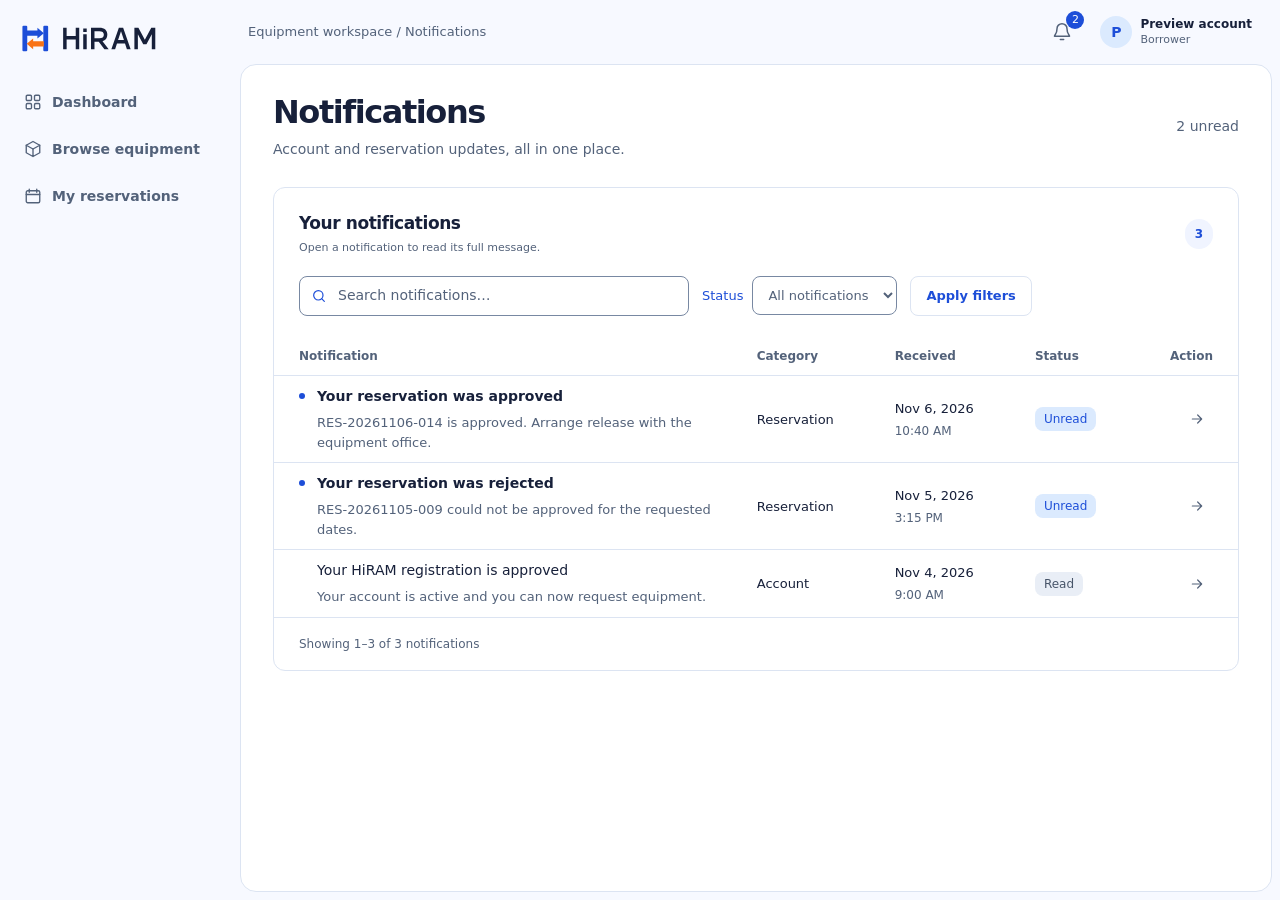
==== commit 24bbe90f: "feat: shared UI standardization" ====
--- a/output/ui-previews/notifications/index.html
+++ b/output/ui-previews/notifications/index.html
@@ -1312,14 +1312,17 @@
 }
 
 .app-shell {
-    --sidebar-width: 228px;
+    --sidebar-width: 240px;
+    --shell-topbar-height: 64px;
+    --shell-control-size: 44px;
+    --shell-menu-gap: 8px;
     display: grid;
     grid-template-columns: var(--sidebar-width) minmax(0, 1fr);
     height: 100vh;
     height: 100dvh;
 }
 
-.app-shell.sidebar-collapsed { --sidebar-width: 68px; }
+.app-shell.sidebar-collapsed { --sidebar-width: 72px; }
 
 .app-sidebar {
     min-height: 0;
@@ -1344,7 +1347,7 @@
     display: flex;
     align-items: center;
     gap: 10px;
-    min-height: 40px;
+    min-height: var(--shell-control-size);
     padding: 7px 10px;
     border-inline-start: 2px solid transparent;
     border-radius: var(--radius-control);
@@ -1352,7 +1355,8 @@
     font-weight: 550;
 }
 
-.nav-link .icon { width: 17px; height: 17px; }
+.nav-link .icon { width: 18px; height: 18px; flex: none; }
+.nav-link span { overflow-wrap: anywhere; }
 .nav-link:hover { background: var(--raised); color: var(--ink); }
 .nav-link-active, .nav-link-active:hover {
     border-inline-start-color: var(--link);
@@ -1364,7 +1368,7 @@
 
 .app-main {
     display: grid;
-    grid-template-rows: 56px minmax(0, 1fr);
+    grid-template-rows: var(--shell-topbar-height) minmax(0, 1fr);
     grid-template-columns: minmax(0, 1fr);
     min-width: 0;
     min-height: 0;
@@ -1387,7 +1391,20 @@
 }
 
 .topbar-start, .topbar-location { min-width: 0; }
+.topbar-start { flex: 1; }
 .topbar-end { flex: none; }
+.topbar-location > span { white-space: nowrap; }
+.app-topbar .icon-button, .app-topbar .theme-toggle, .app-topbar .notification-toggle {
+    width: var(--shell-control-size);
+    height: var(--shell-control-size);
+    min-width: var(--shell-control-size);
+    flex: none;
+}
+.app-topbar :is(button, summary, a):focus-visible,
+.app-sidebar :is(button, a):focus-visible {
+    outline: 2px solid var(--link);
+    outline-offset: 2px;
+}
 .topbar-location { color: var(--muted); font-size: 13px; }
 .topbar-location .icon { width: 14px; height: 14px; }
 .topbar-location strong {
@@ -1405,7 +1422,10 @@
     gap: 8px;
     cursor: pointer;
     list-style: none;
-}
+    padding: 4px 8px;
+    border-radius: var(--radius-control);
+}
+.profile-menu summary:hover, .profile-menu[open] summary { background: var(--raised); }
 .profile-menu summary::-webkit-details-marker { display: none; }
 .avatar {
     width: 32px;
@@ -1416,11 +1436,12 @@
     background: var(--primary-soft);
     color: var(--link);
     font-weight: 700;
+    flex: none;
 }
 .profile-copy {
     display: flex;
     flex-direction: column;
-    max-width: 150px;
+    max-width: clamp(100px, 12vw, 180px);
     font-size: 12px;
     line-height: 1.3;
 }
@@ -1434,9 +1455,12 @@
 .profile-dropdown {
     position: absolute;
     right: 0;
-    top: 100%;
+    top: calc(100% + var(--shell-menu-gap));
     z-index: 20;
-    width: 200px;
+    width: 280px;
+    max-width: calc(100vw - 32px);
+    max-height: calc(100dvh - var(--shell-topbar-height) - 24px);
+    overflow-y: auto;
     padding: 6px;
     border: 1px solid var(--line);
     border-radius: var(--radius-panel);
@@ -1445,9 +1469,7 @@
 }
 .profile-dropdown-heading {
     padding: 8px;
-    overflow: hidden;
-    text-overflow: ellipsis;
-    white-space: nowrap;
+    overflow-wrap: anywhere;
     border-bottom: 1px solid var(--line);
     font-weight: 700;
 }
@@ -1457,6 +1479,7 @@
     gap: 8px;
     margin-top: 4px;
     padding: 8px;
+    min-height: var(--shell-control-size);
     border-radius: var(--radius-control);
 }
 .profile-dropdown a:hover { background: var(--raised); }
@@ -1487,6 +1510,7 @@
 .skip-link:focus { transform: none; }
 
 @media (min-width: 851px) {
+    .sidebar-collapsed .app-brand { justify-content: center; margin-inline: 0; }
     .sidebar-collapsed .nav-caption,
     .sidebar-collapsed .brand-name { display: none; }
     .sidebar-collapsed .nav-link { justify-content: center; padding-inline: 0; }
@@ -1503,6 +1527,7 @@
 @media (max-width: 850px) {
     .app-shell { grid-template-columns: minmax(0, 1fr); }
     .app-topbar { padding-inline: 12px; }
+    .topbar-location > span, .topbar-location > .icon { display: none; }
     .app-sidebar {
         position: fixed;
         inset: 0 auto 0 0;
@@ -1531,6 +1556,9 @@
 @media (max-width: 540px) {
     .topbar-location > span, .topbar-location .icon,
     .profile-copy, .profile-chevron { display: none; }
+    .topbar-end { gap: 4px; }
+    .profile-menu summary { padding: 4px 6px; min-width: var(--shell-control-size); justify-content: center; }
+    .profile-dropdown { position: fixed; right: 16px; top: calc(var(--shell-topbar-height) + var(--shell-menu-gap)); }
 }
 
 /* Two columns with one shared gutter fill the workspace. Narrow layouts use one column. */
@@ -1599,13 +1627,20 @@
 }
 
 .notification-menu { position: relative; }
+.notification-recent form, .notification-subject form, .notification-table .actions-column form { margin: 0; }
+.notification-recent-open { display: flex; width: 100%; align-items: flex-start; gap: 12px; padding: 18px 20px; border: 0; background: transparent; color: var(--ink); text-align: left; font: inherit; cursor: pointer; }
+.notification-recent-open:hover { background: var(--raised); }
+.notification-title-open { padding: 0; border: 0; background: transparent; color: var(--ink); font: inherit; font-size: 14px; font-weight: 500; text-align: left; cursor: pointer; }
+.is-unread .notification-title-open { font-weight: 650; }
+.notification-title-open:hover { color: var(--link); text-decoration: underline; }
+.notification-title-open:focus-visible, .notification-recent-open:focus-visible { outline: 2px solid var(--link); outline-offset: 3px; }
 .notification-menu:not([open]) .notification-dropdown { display: none; }
 .notification-toggle { position: relative; display: grid; place-items: center; width: 40px; height: 44px; border-radius: var(--radius-control); cursor: pointer; list-style: none; color: var(--muted); }
 .notification-toggle::-webkit-details-marker { display: none; }
 .notification-toggle:hover, .notification-menu[open] .notification-toggle { color: var(--ink); background: var(--raised); }
 .notification-toggle:focus-visible { outline: 2px solid var(--link); outline-offset: 3px; }
 .notification-count { position: absolute; top: 1px; right: 0; min-width: 18px; height: 18px; padding: 0 4px; border-radius: 12px; background: var(--primary); color: var(--on-primary); font-size: 11px; line-height: 18px; text-align: center; font-variant-numeric: tabular-nums; }
-.notification-dropdown { position: absolute; right: 0; top: calc(100% + 12px); width: 370px; max-width: calc(100vw - 32px); max-height: min(620px, calc(100dvh - 100px)); overflow-y: auto; border: 1px solid var(--line); border-radius: var(--radius-panel); background: var(--surface); color: var(--ink); box-shadow: var(--overlay-shadow); z-index: 80; }
+.notification-dropdown { position: absolute; right: 0; top: calc(100% + var(--shell-menu-gap, 8px)); width: 370px; max-width: calc(100vw - 32px); max-height: min(620px, calc(100dvh - 100px)); overflow-y: auto; border: 1px solid var(--line); border-radius: var(--radius-panel); background: var(--surface); color: var(--ink); box-shadow: var(--overlay-shadow); z-index: 80; }
 .notification-menu-heading { display: flex; align-items: baseline; justify-content: space-between; gap: 16px; padding: 20px; }
 .notification-menu-heading h2 { margin: 0; font-size: 16px; font-weight: 650; }
 .notification-menu-heading > span { font-size: 12px; color: var(--muted); }
@@ -1647,7 +1682,7 @@
 .notification-message-body { max-width: 76ch; margin-top: 24px; white-space: pre-line; font-size: 15px; line-height: 1.8; overflow-wrap: anywhere; }
 .notification-message footer { margin-top: 32px; }
 @media (max-width: 850px) {
-    .notification-dropdown { position: fixed; right: 16px; top: 68px; }
+    .notification-dropdown { position: fixed; right: 16px; top: calc(var(--shell-topbar-height, 64px) + var(--shell-menu-gap, 8px)); }
     .notification-filters { flex-wrap: wrap; }
     .page-heading .notification-unread-total { align-self: flex-start; }
     .notification-filters .search-field { flex-basis: 100%; }
